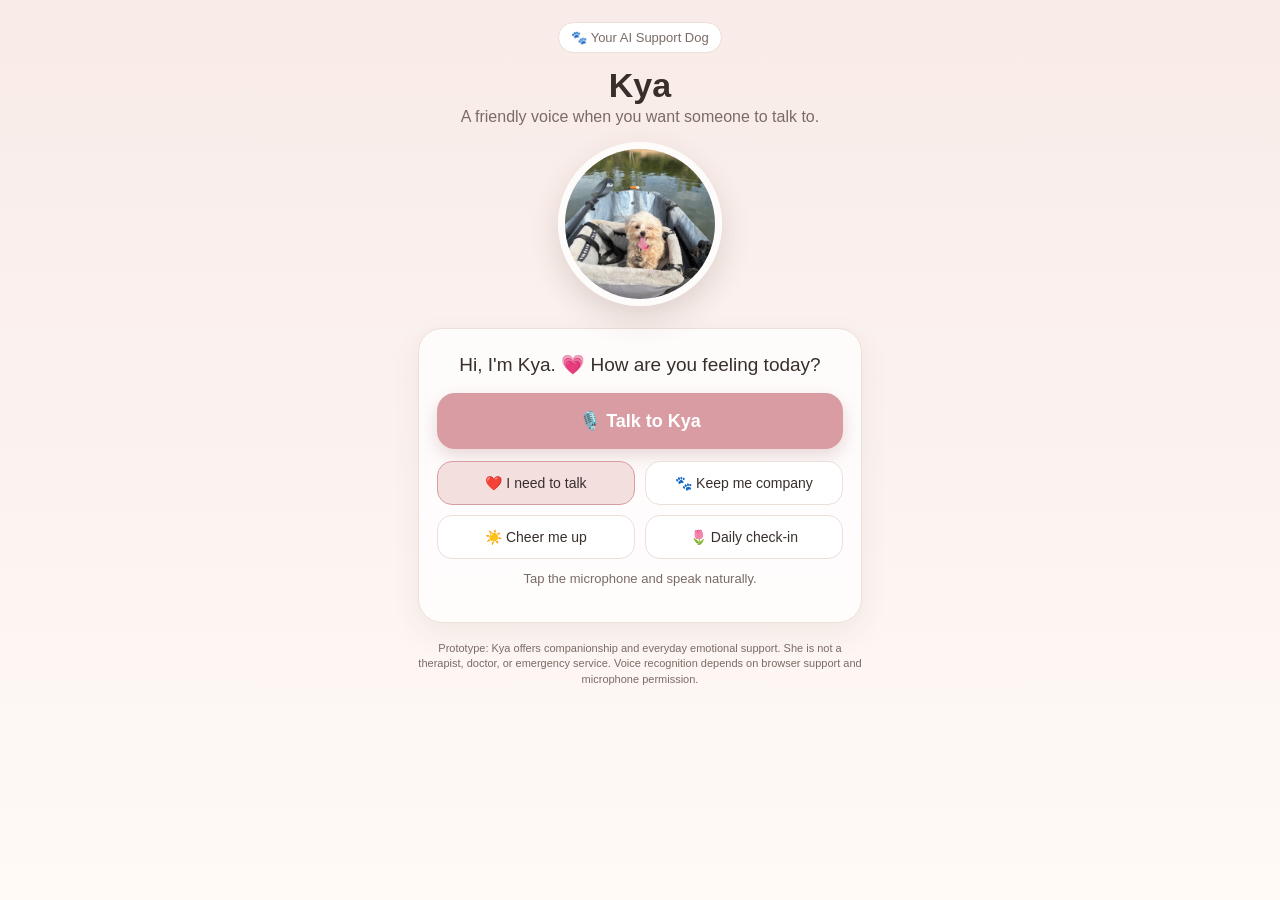
==== index.html.html @ f8cf580b "Add files via upload" ====
<!doctype html>
<html lang="en">
<head>
<meta charset="utf-8">
<meta name="viewport" content="width=device-width,initial-scale=1,viewport-fit=cover">
<meta name="theme-color" content="#f7eee9">
<title>Kya — Your AI Support Dog</title>
<style>
:root { --bg:#fbf4ef; --card:#fffaf7; --ink:#382f2b; --muted:#7a6b64; --accent:#d99ca2; --accent2:#ead5c9; --line:#eadfd9; }
*{box-sizing:border-box} body{margin:0;font-family:-apple-system,BlinkMacSystemFont,"Segoe UI",sans-serif;background:linear-gradient(180deg,#f8ebe8,#fffaf6);color:var(--ink);min-height:100vh}
.app{max-width:480px;margin:auto;padding:22px 18px 40px} .top{text-align:center} .badge{display:inline-block;background:#fff;border:1px solid var(--line);padding:7px 12px;border-radius:999px;font-size:13px;color:var(--muted)}
h1{font-size:34px;margin:13px 0 3px} .tag{color:var(--muted);margin:0 0 16px} .kya{width:164px;height:164px;border-radius:50%;object-fit:cover;border:7px solid rgba(255,255,255,.8);box-shadow:0 12px 30px rgba(80,55,45,.16)}
.card{background:rgba(255,255,255,.78);border:1px solid var(--line);border-radius:24px;padding:18px;margin-top:18px;box-shadow:0 10px 30px rgba(80,55,45,.07)} .greeting{font-size:19px;line-height:1.45;text-align:center;margin:4px 0 14px}
button{font:inherit;border:0;cursor:pointer} .talk{width:100%;padding:17px;border-radius:18px;background:var(--accent);color:#fff;font-weight:700;font-size:18px;box-shadow:0 7px 18px rgba(170,105,112,.25)} .talk.listening{animation:pulse 1s infinite alternate} @keyframes pulse{to{transform:scale(.985);opacity:.8}}
.modes{display:grid;grid-template-columns:1fr 1fr;gap:10px;margin-top:12px} .mode{padding:13px 9px;border-radius:15px;background:#fff;border:1px solid var(--line);color:var(--ink);font-size:14px} .mode.active{background:#f4dfdf;border-color:#d99ca2}
.status{font-size:13px;color:var(--muted);text-align:center;margin:12px 0 0;min-height:18px} .chat{margin-top:15px;display:flex;flex-direction:column;gap:9px;max-height:270px;overflow:auto} .bubble{padding:12px 14px;border-radius:17px;line-height:1.4;max-width:88%} .user{align-self:flex-end;background:#efe2dc} .bot{align-self:flex-start;background:#fff;border:1px solid var(--line)} .footer{text-align:center;color:var(--muted);font-size:11px;line-height:1.45;margin-top:18px}
</style>
</head>
<body>
<main class="app">
<section class="top">
<span class="badge">🐾 Your AI Support Dog</span>
<h1>Kya</h1>
<p class="tag">A friendly voice when you want someone to talk to.</p>
<img class="kya" src="[data-uri]" alt="Kya">
</section>

<section class="card">
<p class="greeting" id="greeting">Hi, I'm Kya. 💗 How are you feeling today?</p>
<button class="talk" id="talk">🎙️ Talk to Kya</button>
<div class="modes">
<button class="mode active" data-mode="listen">❤️ I need to talk</button>
<button class="mode" data-mode="company">🐾 Keep me company</button>
<button class="mode" data-mode="cheer">☀️ Cheer me up</button>
<button class="mode" data-mode="checkin">🌷 Daily check-in</button>
</div>
<p class="status" id="status">Tap the microphone and speak naturally.</p>
<div class="chat" id="chat"></div>
</section>

<p class="footer">Prototype: Kya offers companionship and everyday emotional support. She is not a therapist, doctor, or emergency service. Voice recognition depends on browser support and microphone permission.</p>
</main>
<script>
const talk=document.getElementById('talk'), status=document.getElementById('status'), chat=document.getElementById('chat');
let mode='listen';
document.querySelectorAll('.mode').forEach(b=>b.onclick=()=>{document.querySelectorAll('.mode').forEach(x=>x.classList.remove('active'));b.classList.add('active');mode=b.dataset.mode;});

function bubble(text,who){let d=document.createElement('div');d.className='bubble '+who;d.textContent=text;chat.appendChild(d);chat.scrollTop=chat.scrollHeight;}
function speak(text){if('speechSynthesis' in window){speechSynthesis.cancel();let u=new SpeechSynthesisUtterance(text);u.rate=.96;u.pitch=1.03;speechSynthesis.speak(u);}}
function reply(t){
 const s=t.toLowerCase(); let r;
 if(/lonely|alone|nobody|left out|unwelcome/.test(s)) r="I'm here with you. That sounds like it could feel really lonely. Do you want to tell me what happened, or would you rather just have some company for a while?";
 else if(/sad|cry|hurt|upset|bad day/.test(s)) r="I'm listening. You don't have to rush to make the feeling go away. What part of today has been the hardest?";
 else if(/happy|good|great|excited/.test(s)) r="I love hearing that. Tell me what made today feel good.";
 else if(mode==='company') r="I'm happy to keep you company. Tell me something about your day—even something small.";
 else if(mode==='cheer') r="Okay, let's lighten things up a little. Would you rather hear a silly question, play a quick word game, or plan something fun?";
 else if(mode==='checkin') r="Let's check in together. If you had to choose one word for how you feel right now, what would it be?";
 else r="I'm listening. Tell me a little more about that.";
 bubble(r,'bot'); speak(r);
}
const SR=window.SpeechRecognition||window.webkitSpeechRecognition;
if(SR){
 const rec=new SR(); rec.lang='en-US'; rec.interimResults=false;
 talk.onclick=()=>{try{rec.start();talk.classList.add('listening');talk.textContent='🎧 Listening…';status.textContent='Kya is listening.';}catch(e){}};
 rec.onresult=e=>{let t=e.results[0][0].transcript;bubble(t,'user');reply(t);};
 rec.onend=()=>{talk.classList.remove('listening');talk.textContent='🎙️ Talk to Kya';status.textContent='Tap the microphone whenever you want to talk.';};
 rec.onerror=e=>{status.textContent='I could not hear that. Check microphone permission and try again.';};
} else {
 talk.onclick=()=>{status.textContent='Voice recognition is not available in this browser. Try Safari or Chrome with microphone permission.';};
}
</script>
</body>
</html>
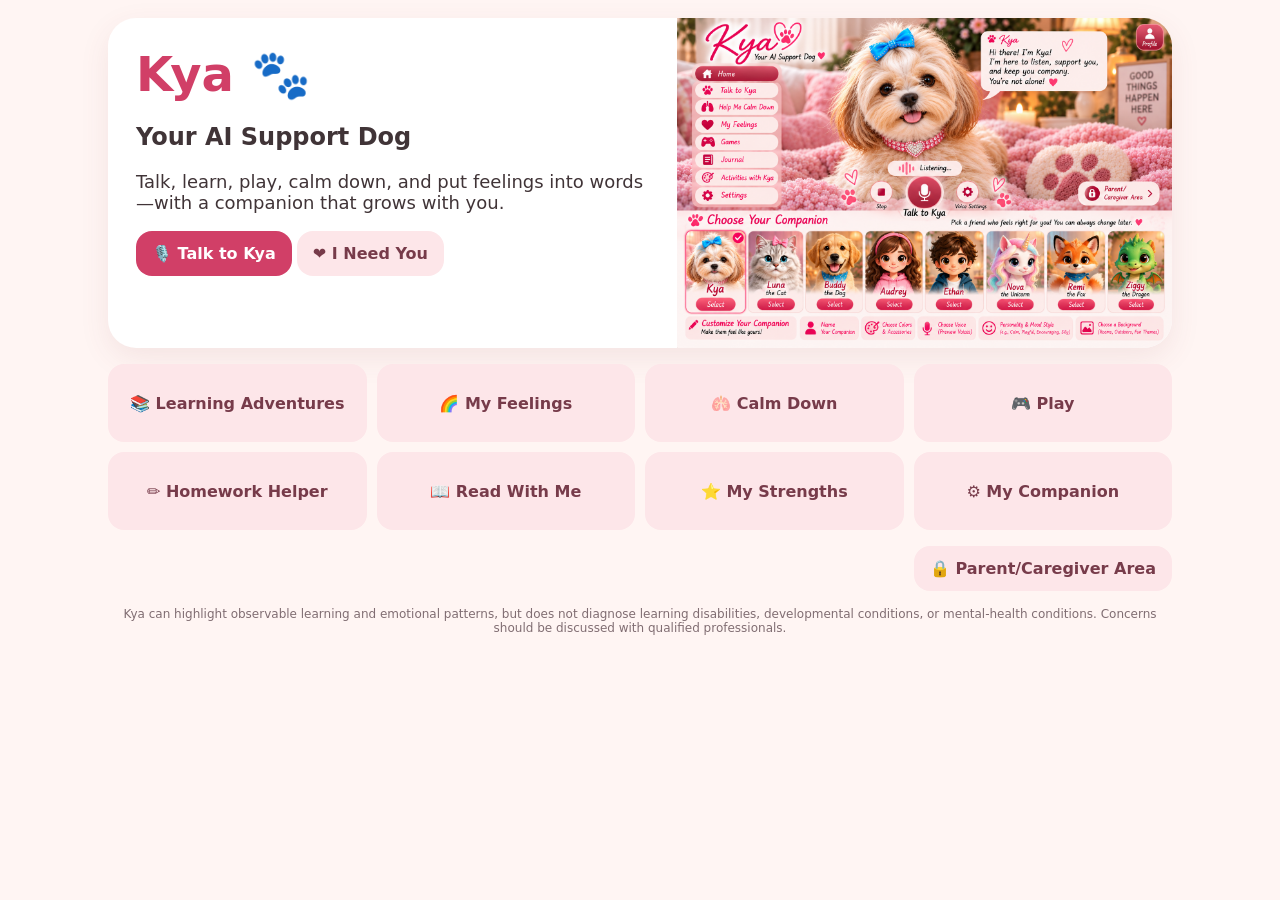
==== commit a7b34ddb: "Add files via upload" ====
--- a/index.html.html
+++ b/index.html.html
@@ -1,73 +1,67 @@
-<!doctype html>
-<html lang="en">
-<head>
-<meta charset="utf-8">
-<meta name="viewport" content="width=device-width,initial-scale=1,viewport-fit=cover">
-<meta name="theme-color" content="#f7eee9">
-<title>Kya — Your AI Support Dog</title>
-<style>
-:root { --bg:#fbf4ef; --card:#fffaf7; --ink:#382f2b; --muted:#7a6b64; --accent:#d99ca2; --accent2:#ead5c9; --line:#eadfd9; }
-*{box-sizing:border-box} body{margin:0;font-family:-apple-system,BlinkMacSystemFont,"Segoe UI",sans-serif;background:linear-gradient(180deg,#f8ebe8,#fffaf6);color:var(--ink);min-height:100vh}
-.app{max-width:480px;margin:auto;padding:22px 18px 40px} .top{text-align:center} .badge{display:inline-block;background:#fff;border:1px solid var(--line);padding:7px 12px;border-radius:999px;font-size:13px;color:var(--muted)}
-h1{font-size:34px;margin:13px 0 3px} .tag{color:var(--muted);margin:0 0 16px} .kya{width:164px;height:164px;border-radius:50%;object-fit:cover;border:7px solid rgba(255,255,255,.8);box-shadow:0 12px 30px rgba(80,55,45,.16)}
-.card{background:rgba(255,255,255,.78);border:1px solid var(--line);border-radius:24px;padding:18px;margin-top:18px;box-shadow:0 10px 30px rgba(80,55,45,.07)} .greeting{font-size:19px;line-height:1.45;text-align:center;margin:4px 0 14px}
-button{font:inherit;border:0;cursor:pointer} .talk{width:100%;padding:17px;border-radius:18px;background:var(--accent);color:#fff;font-weight:700;font-size:18px;box-shadow:0 7px 18px rgba(170,105,112,.25)} .talk.listening{animation:pulse 1s infinite alternate} @keyframes pulse{to{transform:scale(.985);opacity:.8}}
-.modes{display:grid;grid-template-columns:1fr 1fr;gap:10px;margin-top:12px} .mode{padding:13px 9px;border-radius:15px;background:#fff;border:1px solid var(--line);color:var(--ink);font-size:14px} .mode.active{background:#f4dfdf;border-color:#d99ca2}
-.status{font-size:13px;color:var(--muted);text-align:center;margin:12px 0 0;min-height:18px} .chat{margin-top:15px;display:flex;flex-direction:column;gap:9px;max-height:270px;overflow:auto} .bubble{padding:12px 14px;border-radius:17px;line-height:1.4;max-width:88%} .user{align-self:flex-end;background:#efe2dc} .bot{align-self:flex-start;background:#fff;border:1px solid var(--line)} .footer{text-align:center;color:var(--muted);font-size:11px;line-height:1.45;margin-top:18px}
-</style>
-</head>
-<body>
-<main class="app">
-<section class="top">
-<span class="badge">🐾 Your AI Support Dog</span>
-<h1>Kya</h1>
-<p class="tag">A friendly voice when you want someone to talk to.</p>
-<img class="kya" src="[data-uri]